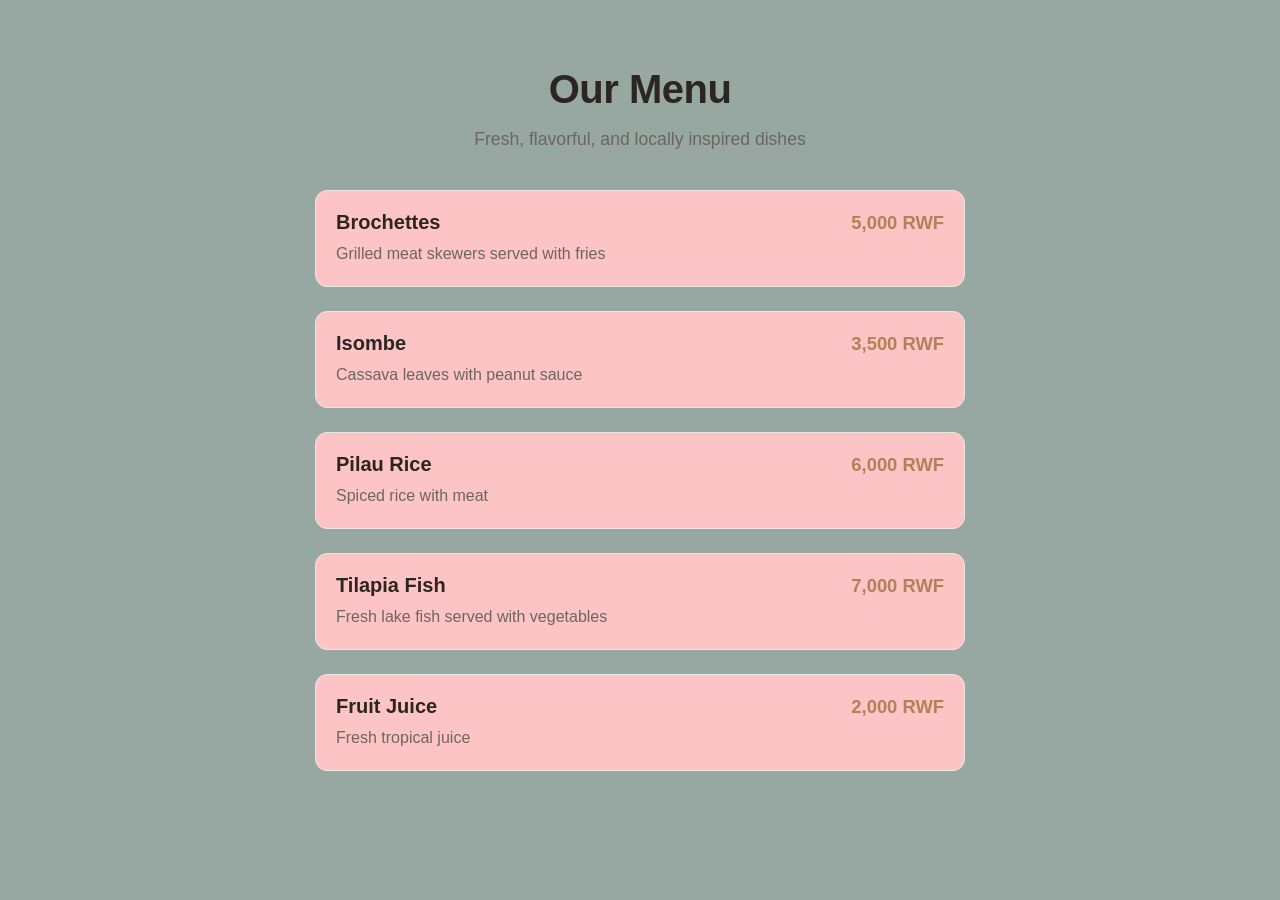
==== menu.html @ dda79a30 "Add files via upload" ====
<html>
<head>
    <title>Our Menu</title>
    <link rel="stylesheet" href="menu.css">
</head>
<body>

    <div class="menu-wrapper">
        <h1>Our Menu</h1>
        <p class="subtitle">Fresh, flavorful, and locally inspired dishes</p>

        <div class="menu-container">
            <!-- Item 1 -->
            <div class="menu-item">
                <div class="menu-header">
                    <h3 class="dish">Brochettes</h3>
                    <span class="price">5,000 RWF</span>
                </div>
                <p class="description">Grilled meat skewers served with fries</p>
            </div>

            <!-- Item 2 -->
            <div class="menu-item">
                <div class="menu-header">
                    <h3 class="dish">Isombe</h3>
                    <span class="price">3,500 RWF</span>
                </div>
                <p class="description">Cassava leaves with peanut sauce</p>
            </div>

            <!-- Item 3 -->
            <div class="menu-item">
                <div class="menu-header">
                    <h3 class="dish">Pilau Rice</h3>
                    <span class="price">6,000 RWF</span>
                </div>
                <p class="description">Spiced rice with meat</p>
            </div>

            <!-- Item 4 -->
            <div class="menu-item">
                <div class="menu-header">
                    <h3 class="dish">Tilapia Fish</h3>
                    <span class="price">7,000 RWF</span>
                </div>
                <p class="description">Fresh lake fish served with vegetables</p>
            </div>

            <!-- Item 5 -->
            <div class="menu-item">
                <div class="menu-header">
                    <h3 class="dish">Fruit Juice</h3>
                    <span class="price">2,000 RWF</span>
                </div>
                <p class="description">Fresh tropical juice</p>
            </div>
        </div>
    </div>

</body>
</html>
---- menu.css ----
:root {
            --bg-color: #f7e2cc;
            --card-bg: #fcc4c4;
            --primary-text: #2c2520;
            --secondary-text: #6e655f;
            --accent-color: #b38059;
            --border-color: #eae6e1;
        }

        body {
            font-family: -apple-system, BlinkMacSystemFont, "Segoe UI", Roboto, Helvetica, Arial, sans-serif;
            background-color: rgb(151, 167, 161);
            color: var(--primary-text);
            margin: 0;
            padding: 40px 20px;
            display: flex;
            justify-content: center;
        }

        .menu-wrapper {
            width: 100%;
            max-width: 650px;
        }

        h1 {
            text-align: center;
            font-size: 2.5rem;
            margin-bottom: 8px;
            color: var(--primary-text);
            letter-spacing: -0.5px;
        }

        .subtitle {
            text-align: center;
            color: var(--secondary-text);
            margin-bottom: 40px;
            font-size: 1.1rem;
        }

        .menu-container {
            display: flex;
            flex-direction: column;
            gap: 24px;
        }

        .menu-item {
            background-color: var(--card-bg);
            padding: 20px;
            border-radius: 12px;
            border: 1px solid var(--border-color);
            transition: transform 0.2s ease, box-shadow 0.2s ease;
        }

        .menu-item:hover {
            transform: translateY(-2px);
            box-shadow: 0 8px 20px rgba(0, 0, 0, 0.04);
        }

        .menu-header {
            display: flex;
            justify-content: space-between;
            align-items: baseline;
            margin-bottom: 8px;
        }

        .dish {
            font-size: 1.25rem;
            font-weight: 600;
            margin: 0;
        }

        .price {
            font-size: 1.15rem;
            font-weight: 700;
            color: var(--accent-color);
            white-space: nowrap;
        }

        .description {
            font-size: 1rem;
            color: var(--secondary-text);
            margin: 0;
            line-height: 1.5;
        }

        @media (max-width: 480px) {
            body {
                padding: 24px 16px;
            }
            h1 {
                font-size: 2rem;
            }
            .menu-item {
                padding: 16px;
            }
            .dish {
                font-size: 1.15rem;
            }
            .price {
                font-size: 1.05rem;
            }
        }
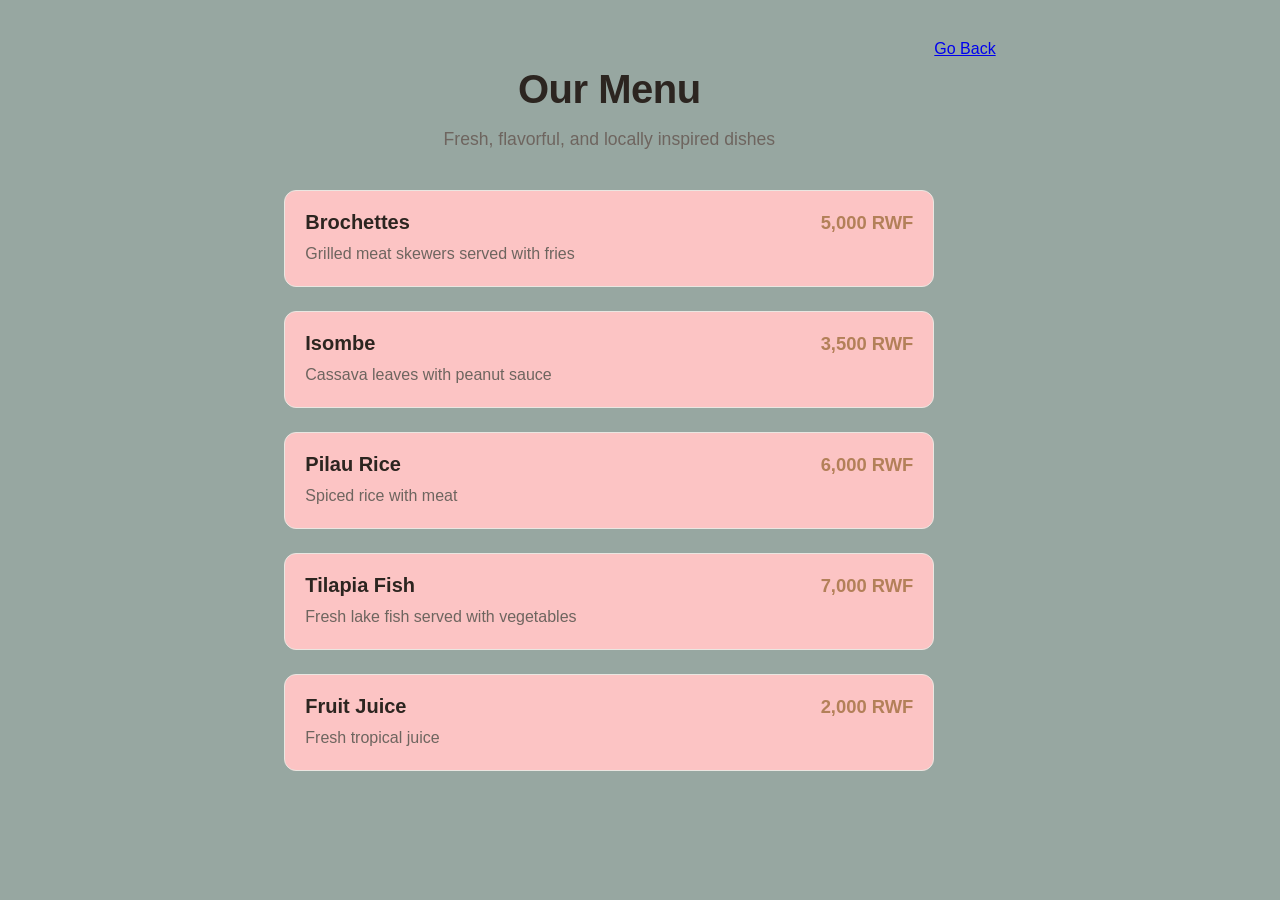
==== commit bc848c11: "Update menu.html" ====
--- a/menu.html
+++ b/menu.html
@@ -56,6 +56,6 @@
             </div>
         </div>
     </div>
-
+    <a href="index.html" class="btn-back">Go Back</a>
 </body>
 </html>
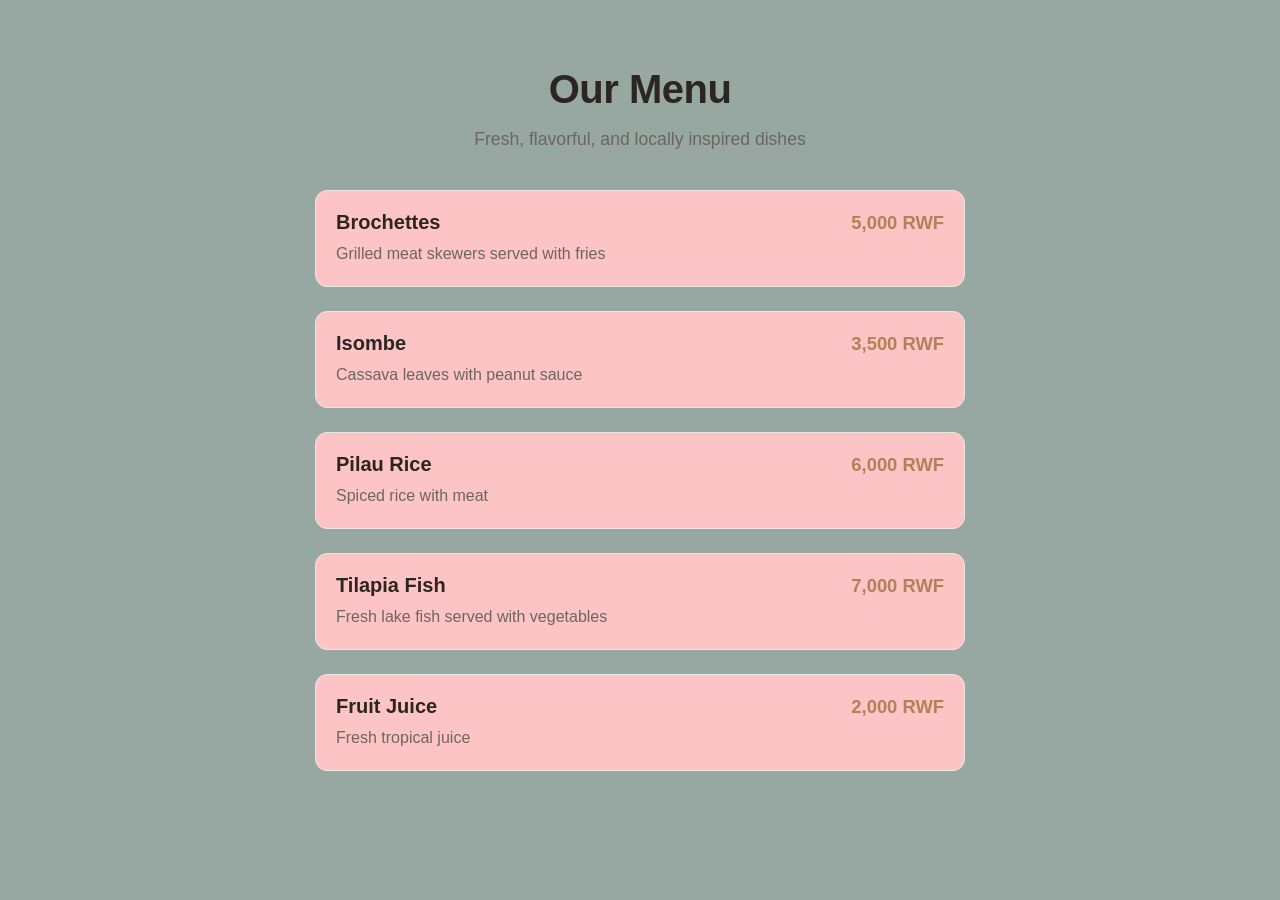
==== commit 710e9f75: "Update menu.html" ====
--- a/menu.html
+++ b/menu.html
@@ -56,6 +56,5 @@
             </div>
         </div>
     </div>
-    <a href="index.html" class="btn-back">Go Back</a>
 </body>
 </html>
